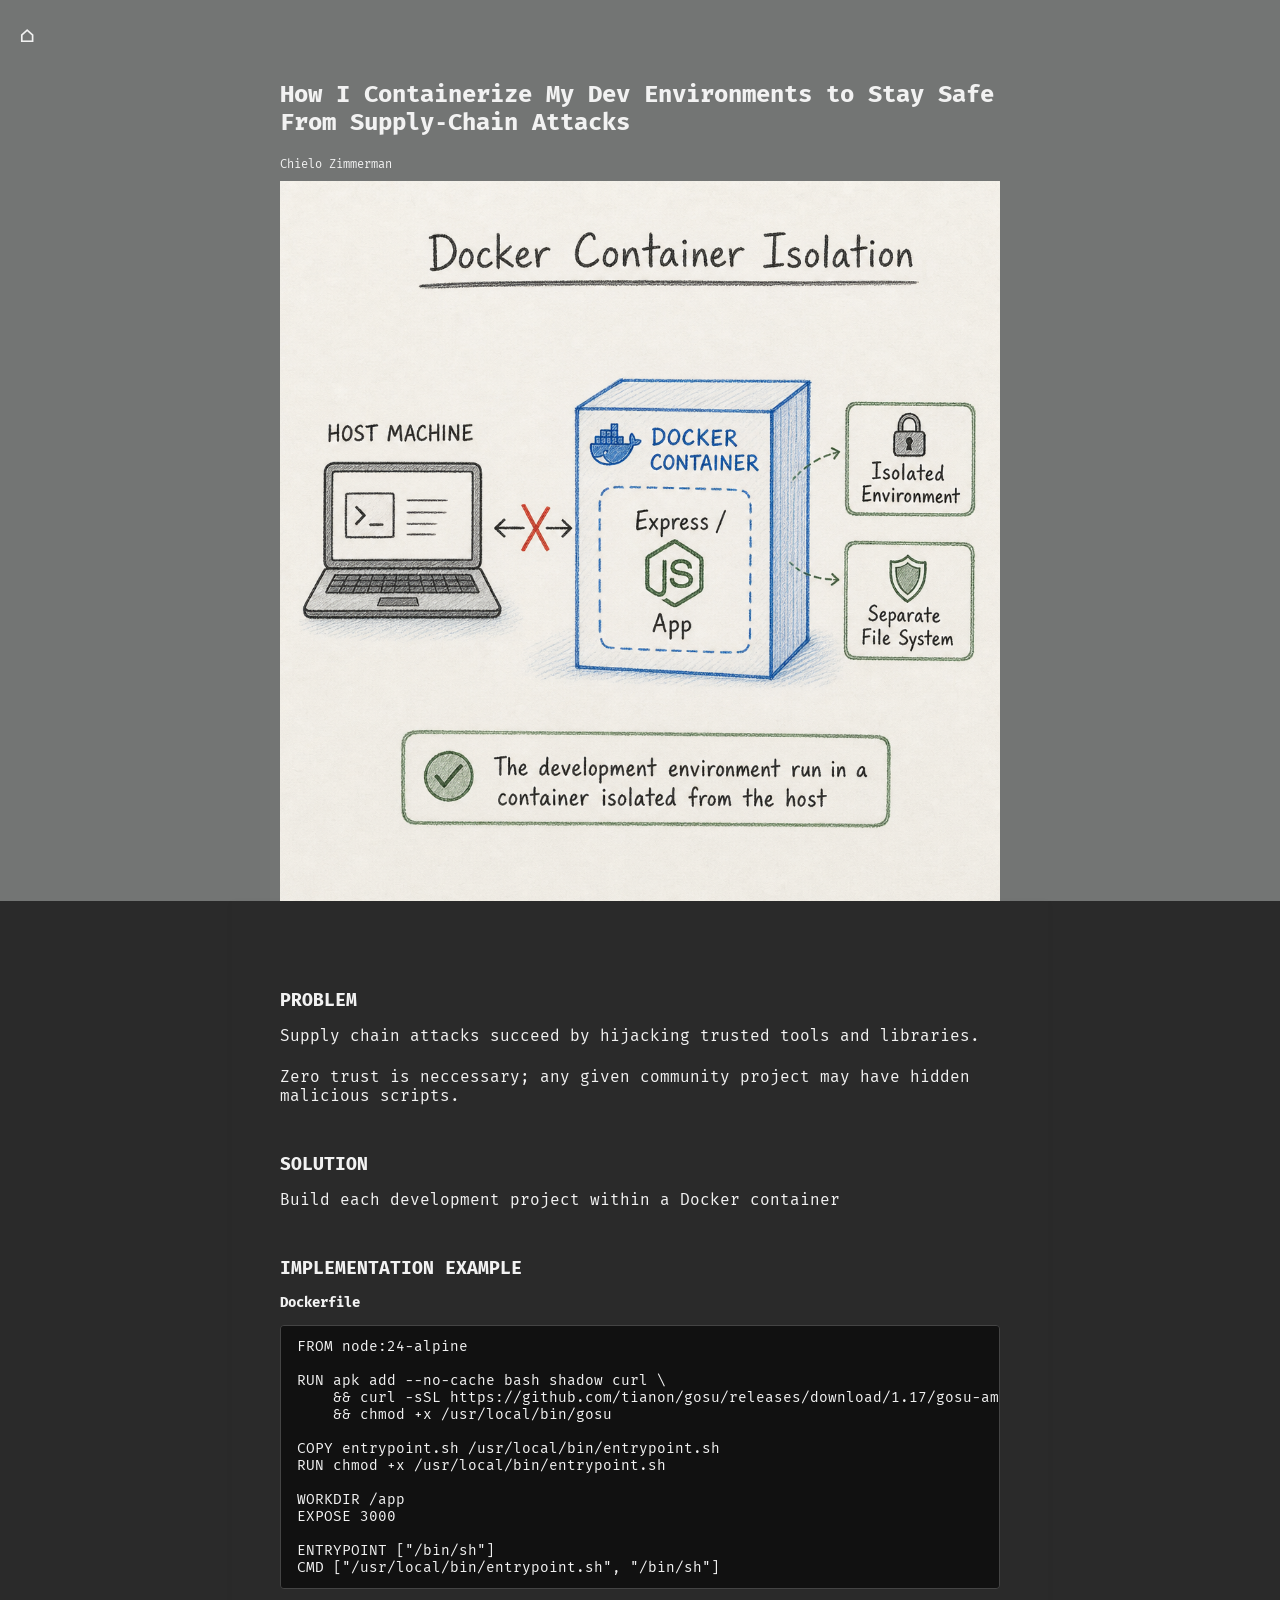
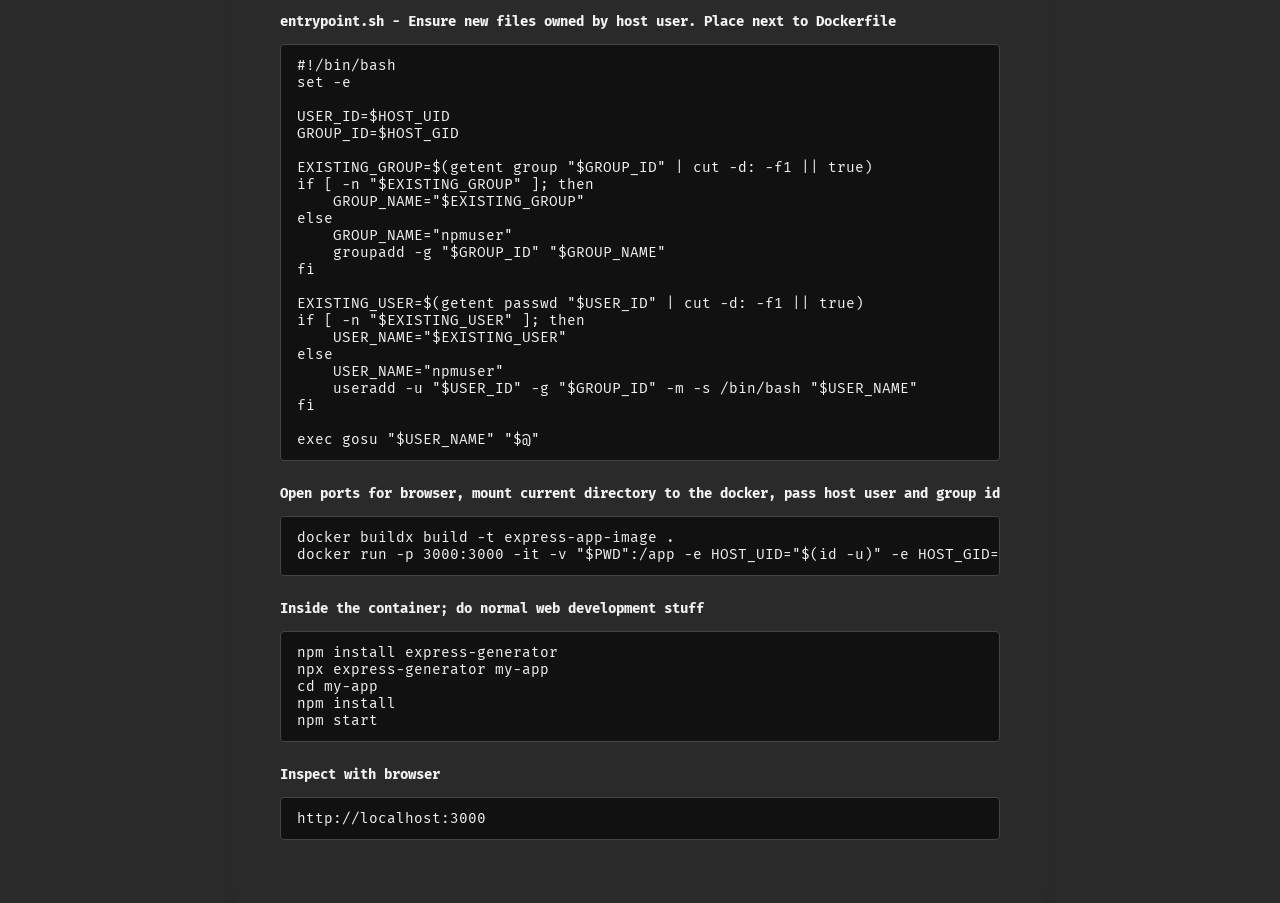
==== projects/express-docker-build.html @ fef1bdd2 "updates containerization blog article" ====
<!DOCTYPE html>
<html lang="en">
<head>
  <meta charset="UTF-8" />
  <meta name="viewport" content="width=device-width, initial-scale=1.0" />
  <title>Building a Secure Express App Inside a Docker Container</title>
  <link rel="stylesheet" href="../styles.css" />
  <link href="https://fonts.googleapis.com/css2?family=Fira+Mono&display=swap" rel="stylesheet">
</head>

<body>
 <div>
   <a href="/" class="home-icon">&#8962;</a>
   <section class="article-header post-dockerized-node">
      <div class="post-header-content-wrapper">
        <h1 class="post-title">How I Containerize My Dev Environments to Stay Safe From Supply‑Chain Attacks</h1>
        <div class="post-meta">
          <span class="post-author">Chielo Zimmerman</span>
          <!-- <span class="post-divider">•</span>
          <time datetime="" class="post-date"></time> -->
        </div>
        <img src="images/dockerized_env.png" alt="Secure Express app running inside a Docker container" class="responsive-img">
      </div>
    </section>

  <div class="page">
    <section>
      <h2>PROBLEM</h2>
      <p>Supply chain attacks succeed by hijacking trusted tools and libraries. </p>
      <p>Zero trust is neccessary; any given community project may have hidden malicious scripts.</p>
    </section>

    <section>
      <h2>SOLUTION</h2>
      <p>Build each development project within a Docker container</p>
    </section>

    <section>
      <h2>IMPLEMENTATION EXAMPLE</h2>

      <h3>Dockerfile</h3>
      <pre><code>FROM node:24-alpine

RUN apk add --no-cache bash shadow curl \
    && curl -sSL https://github.com/tianon/gosu/releases/download/1.17/gosu-amd64 -o /usr/local/bin/gosu \
    && chmod +x /usr/local/bin/gosu

COPY entrypoint.sh /usr/local/bin/entrypoint.sh
RUN chmod +x /usr/local/bin/entrypoint.sh

WORKDIR /app
EXPOSE 3000

ENTRYPOINT ["/bin/sh"]
CMD ["/usr/local/bin/entrypoint.sh", "/bin/sh"]</code></pre>

      <h3>entrypoint.sh - Ensure new files owned by host user. Place next to Dockerfile</h3>
      <pre><code>#!/bin/bash
set -e

USER_ID=$HOST_UID
GROUP_ID=$HOST_GID

EXISTING_GROUP=$(getent group "$GROUP_ID" | cut -d: -f1 || true)
if [ -n "$EXISTING_GROUP" ]; then
    GROUP_NAME="$EXISTING_GROUP"
else
    GROUP_NAME="npmuser"
    groupadd -g "$GROUP_ID" "$GROUP_NAME"
fi

EXISTING_USER=$(getent passwd "$USER_ID" | cut -d: -f1 || true)
if [ -n "$EXISTING_USER" ]; then
    USER_NAME="$EXISTING_USER"
else
    USER_NAME="npmuser"
    useradd -u "$USER_ID" -g "$GROUP_ID" -m -s /bin/bash "$USER_NAME"
fi

exec gosu "$USER_NAME" "$@"</code></pre>

      <h3>Open ports for browser, mount current directory to the docker, pass host user and group id </h3>
      <pre><code>docker buildx build -t express-app-image .
docker run -p 3000:3000 -it -v "$PWD":/app -e HOST_UID="$(id -u)" -e HOST_GID="$(id -g)" express-app-image</code></pre>

      <h3>Inside the container; do normal web development stuff</h3>
      <pre><code>npm install express-generator
npx express-generator my-app
cd my-app
npm install
npm start</code></pre>

      <h3>Inspect with browser</h3>
      <pre><code>http://localhost:3000</code></pre>
    </section>

  </div>
</body>
</html>
---- styles.css ----
@import url('css/index.css');
@import url('css/hero.css');
@import url('css/article.css');
@import url('css/footer.css');


body {
  margin: 0px;
  font-size: 0.75rem;
  font-family: "Fira Mono", monospace;
  background-color: #2a2a2a;
  color: #f2f2f2;
}

.responsive-img {
  margin-bottom: 1.5rem;
  width: 100%;
}


a {
  color: white;
}


/* ==========================================================================
   SPECIFIC ARTICLE TEMPLATE THEMES
   ========================================================================== */

.post-forte {
  color: #f2f2f2;
  background: #4255b1;
}

.post-dockerized-node {
  background-color: #737574;
  color: #f2f2f2;
}
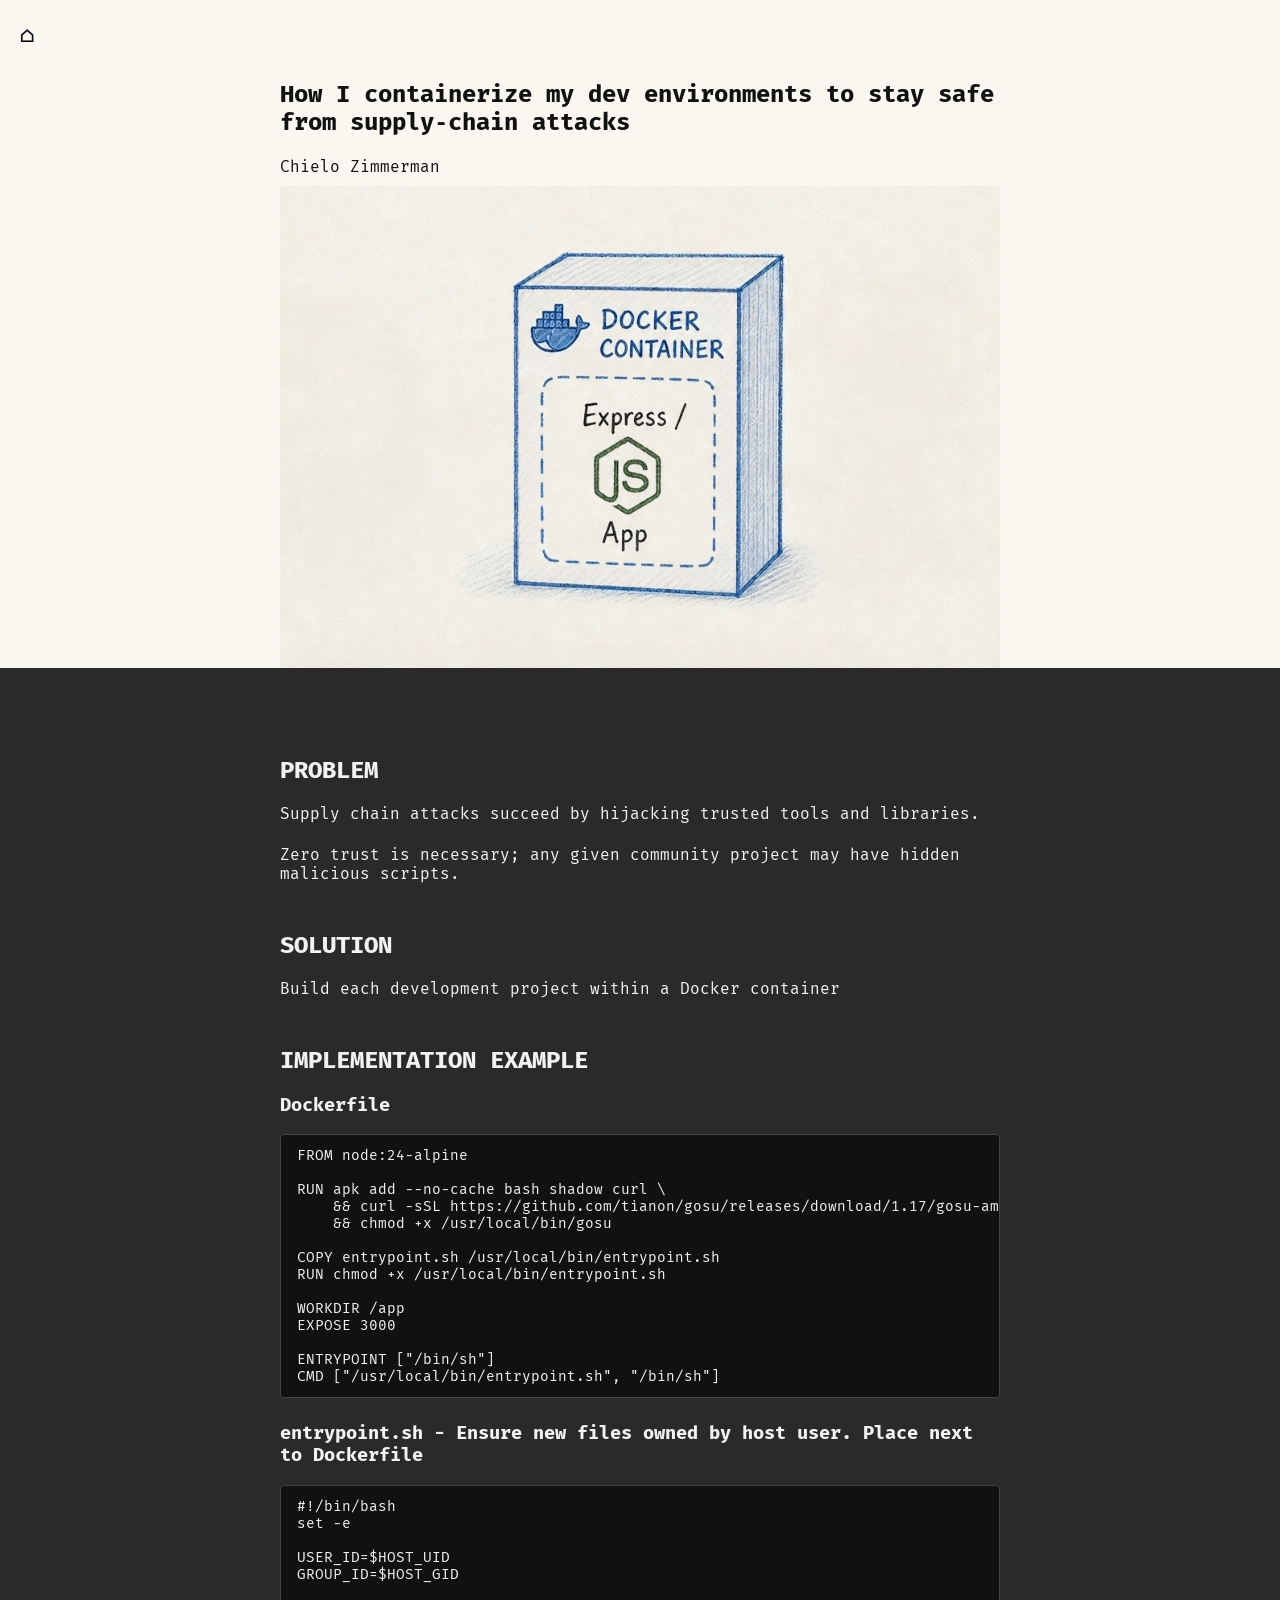
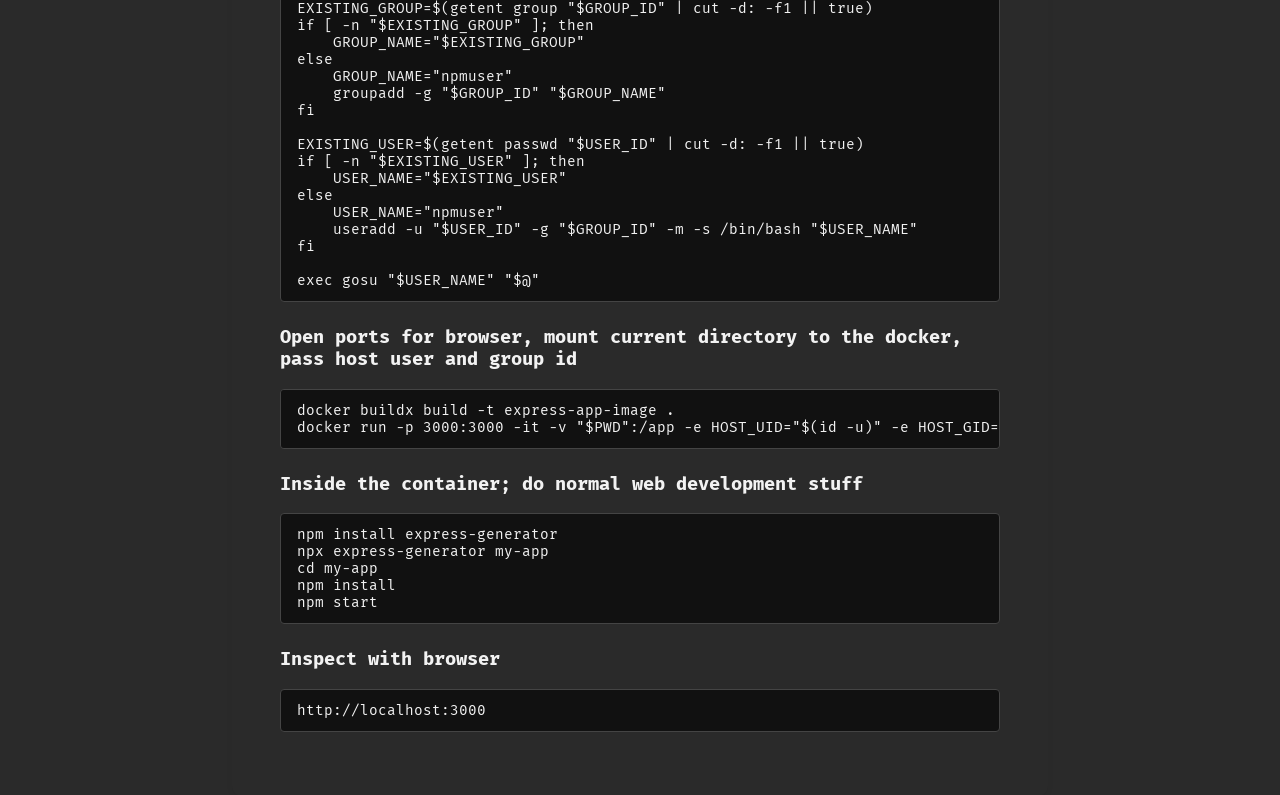
==== commit d9ef1477: "updates design and other details" ====
--- a/projects/express-docker-build.html
+++ b/projects/express-docker-build.html
@@ -1,11 +1,57 @@
 <!DOCTYPE html>
 <html lang="en">
 <head>
-  <meta charset="UTF-8" />
-  <meta name="viewport" content="width=device-width, initial-scale=1.0" />
-  <title>Building a Secure Express App Inside a Docker Container</title>
-  <link rel="stylesheet" href="../styles.css" />
+
+  <meta charset="UTF-8">
+  <meta name="viewport" content="width=device-width, initial-scale=1.0">
+
+  <title>How I set up a low‑fee invoice payment page that doesn’t make the customer sign into their bank.</title>
+
+  <meta name="description" content="Most service contractors see no sales uplift from accepting credit‑card payments. Exclusively accepting ACH payments through the payment processor Forte CSG can be configured to offer a checkout process which does not require the customer to sign into their bank account.">
+  <meta name="robots" content="index, follow">
+
+  <link rel="canonical" href="">
+  <link rel="icon" type="image/x-icon" href="/favicon.ico">
+  <link rel="stylesheet" href="../styles.css">
   <link href="https://fonts.googleapis.com/css2?family=Fira+Mono&display=swap" rel="stylesheet">
+
+  <meta property="og:title" content="How I set up a low‑fee invoice payment page that doesn’t make the customer sign into their bank.">
+  <meta property="og:description" content="Most service contractors see no sales uplift from accepting credit‑card payments. Exclusively accepting ACH payments through the payment processor Forte CSG can be configured to offer a checkout process which does not require the customer to sign into their bank account.">
+  <meta property="og:image" content="images/low-fee-checkout.png">
+  <meta property="og:url" content="">
+  <meta property="og:type" content="article">
+
+  <script type="application/ld+json">
+  {
+    "@context": "https://schema.org",
+    "@type": "TechArticle",
+    "headline": "How I set up a low‑fee invoice payment page that doesn’t make the customer sign into their bank.",
+    "description": "Most service contractors see no sales uplift from accepting credit‑card payments. Exclusively accepting ACH payments through the payment processor Forte CSG can be configured to offer a checkout process which does not require the customer to sign into their bank account.",
+    "image": [
+      "images/low-fee-checkout.png",
+      "images/payment-workflow-diagram.png"
+    ],
+    "thumbnailUrl": "images/low-fee-checkout.png",
+    "mainEntityOfPage": {
+      "@type": "WebPage",
+      "@id": ""
+    },
+    "author": {
+      "@type": "Person",
+      "name": "Chielo Zimmerman"
+    },
+    "publisher": {
+      "@type": "ProfessionalService",
+      "name": "ZimChi",
+      "url": "",
+      "serviceType": "Custom Software Development",
+      "description": "A technical studio providing custom software development and architectural consulting.",
+      "sameAs": [
+        "https://github.com/ZimChi"
+      ]
+    }
+  }
+  </script>
 </head>
 
 <body>
@@ -13,7 +59,7 @@
    <a href="/" class="home-icon">&#8962;</a>
    <section class="article-header post-dockerized-node">
       <div class="post-header-content-wrapper">
-        <h1 class="post-title">How I Containerize My Dev Environments to Stay Safe From Supply‑Chain Attacks</h1>
+        <h1 class="post-title">How I containerize my dev environments to stay safe from supply‑chain attacks</h1>
         <div class="post-meta">
           <span class="post-author">Chielo Zimmerman</span>
           <!-- <span class="post-divider">•</span>
@@ -27,7 +73,7 @@
     <section>
       <h2>PROBLEM</h2>
       <p>Supply chain attacks succeed by hijacking trusted tools and libraries. </p>
-      <p>Zero trust is neccessary; any given community project may have hidden malicious scripts.</p>
+      <p>Zero trust is necessary; any given community project may have hidden malicious scripts.</p>
     </section>
 
     <section>
@@ -39,7 +85,7 @@
       <h2>IMPLEMENTATION EXAMPLE</h2>
 
       <h3>Dockerfile</h3>
-      <pre><code>FROM node:24-alpine
+      <pre><code >FROM node:24-alpine
 
 RUN apk add --no-cache bash shadow curl \
     && curl -sSL https://github.com/tianon/gosu/releases/download/1.17/gosu-amd64 -o /usr/local/bin/gosu \
--- a/styles.css
+++ b/styles.css
@@ -1,3 +1,4 @@
+/* Verbatim Reversion for styles.css */
 @import url('css/index.css');
 @import url('css/hero.css');
 @import url('css/article.css');
@@ -6,7 +7,6 @@
 
 body {
   margin: 0px;
-  font-size: 0.75rem;
   font-family: "Fira Mono", monospace;
   background-color: #2a2a2a;
   color: #f2f2f2;
@@ -19,20 +19,60 @@
 
 
 a {
-  color: white;
+  color: inherit;
+}
+
+.post-dockerized-node {
+    background-color: #faf6f0;
+    color: #111111;
+}
+
+.post-forte {
+  background-color: #d9bfa3;
+  color: #111111;
+}
+
+.post-3 {
+  background-color: #e3005c;
+  color: #ffffff;
 }
 
 
 /* ==========================================================================
    SPECIFIC ARTICLE TEMPLATE THEMES
    ========================================================================== */
+   /*
+.post-7 {
+     background-color: #443933;
+     color: #f2f2f2;
+}
 
-.post-forte {
-  color: #f2f2f2;
-  background: #4255b1;
+.post-6 {
+     background-color: #f2f0ea;
+     color: #111111;
+}
+
+.post-5 {
+     background-color: #5a6157;
+     color: #ffffff;
+}
+
+.post-4 {
+     background-color: #593e2b;
+     color: #ffffff;
+}
+
+.post-3 {
+     background-color: #f2f0ea;
+     color: #111111;
 }
 
 .post-dockerized-node {
-  background-color: #737574;
-  color: #f2f2f2;
+  background-color: #4a463f;
+  color: #ffffff;
 }
+
+.post-forte {
+  background: #793427;
+  color: #ffffff;
+}  */
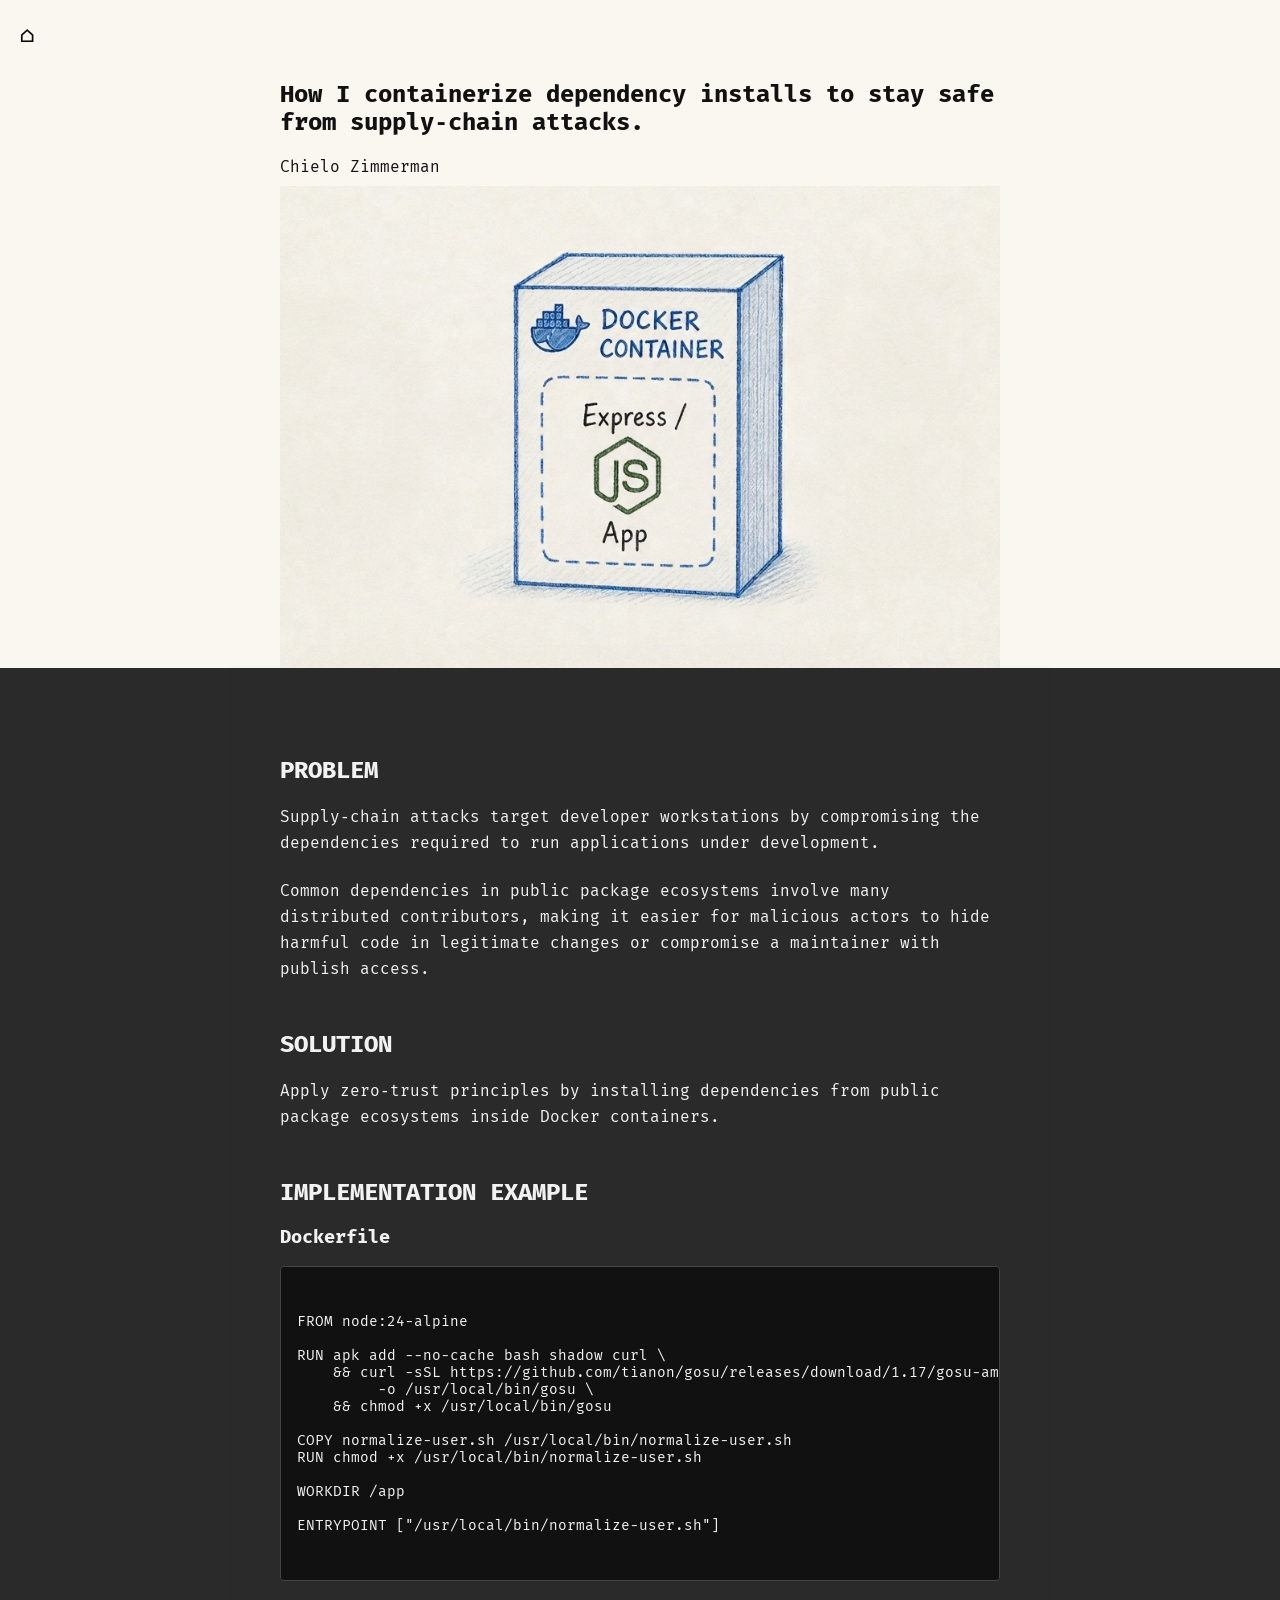
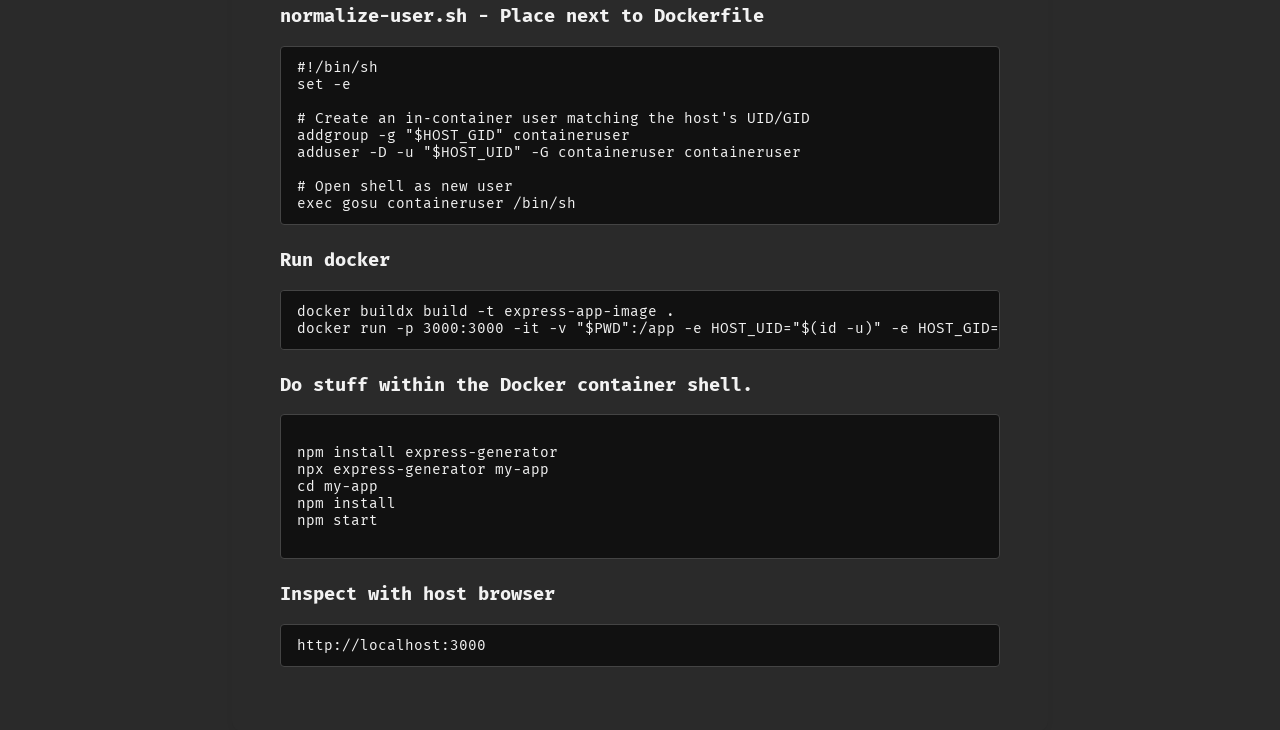
==== commit ab8008d2: "revises containerization blog post" ====
--- a/projects/express-docker-build.html
+++ b/projects/express-docker-build.html
@@ -5,9 +5,9 @@
   <meta charset="UTF-8">
   <meta name="viewport" content="width=device-width, initial-scale=1.0">
 
-  <title>How I set up a low‑fee invoice payment page that doesn’t make the customer sign into their bank.</title>
+  <title>How I containerize dependency installs to stay safe from supply‑chain attacks.</title>
 
-  <meta name="description" content="Most service contractors see no sales uplift from accepting credit‑card payments. Exclusively accepting ACH payments through the payment processor Forte CSG can be configured to offer a checkout process which does not require the customer to sign into their bank account.">
+  <meta name="description" content="Public package ecosystems execute untrusted code during dependency installation. By running dependency installs, application execution, and all developer‑console work inside Docker containers, I reduce my exposure to supply‑chain attacks.">
   <meta name="robots" content="index, follow">
 
   <link rel="canonical" href="">
@@ -15,9 +15,9 @@
   <link rel="stylesheet" href="../styles.css">
   <link href="https://fonts.googleapis.com/css2?family=Fira+Mono&display=swap" rel="stylesheet">
 
-  <meta property="og:title" content="How I set up a low‑fee invoice payment page that doesn’t make the customer sign into their bank.">
-  <meta property="og:description" content="Most service contractors see no sales uplift from accepting credit‑card payments. Exclusively accepting ACH payments through the payment processor Forte CSG can be configured to offer a checkout process which does not require the customer to sign into their bank account.">
-  <meta property="og:image" content="images/low-fee-checkout.png">
+  <meta property="og:title" content="How I containerize dependency installs to stay safe from supply‑chain attacks.">
+  <meta property="og:description" content="Public package ecosystems execute untrusted code during dependency installation. By running dependency installs, application execution, and all developer‑console work inside Docker containers, I reduce my exposure to supply‑chain attacks.">
+  <meta property="og:image" content="images/containerized-dev-workflow.png">
   <meta property="og:url" content="">
   <meta property="og:type" content="article">
 
@@ -25,13 +25,13 @@
   {
     "@context": "https://schema.org",
     "@type": "TechArticle",
-    "headline": "How I set up a low‑fee invoice payment page that doesn’t make the customer sign into their bank.",
-    "description": "Most service contractors see no sales uplift from accepting credit‑card payments. Exclusively accepting ACH payments through the payment processor Forte CSG can be configured to offer a checkout process which does not require the customer to sign into their bank account.",
+    "headline": "How I containerize dependency installs to stay safe from supply‑chain attacks.",
+    "description": "Public package ecosystems execute untrusted code during dependency installation. By running dependency installs, application execution, and all developer‑console work inside Docker containers, I reduce my exposure to supply‑chain attacks.",
     "image": [
-      "images/low-fee-checkout.png",
-      "images/payment-workflow-diagram.png"
+      "images/containerized-dev-workflow.png",
+      "images/dependency-install-boundary.png"
     ],
-    "thumbnailUrl": "images/low-fee-checkout.png",
+    "thumbnailUrl": "images/containerized-dev-workflow.png",
     "mainEntityOfPage": {
       "@type": "WebPage",
       "@id": ""
@@ -59,11 +59,9 @@
    <a href="/" class="home-icon">&#8962;</a>
    <section class="article-header post-dockerized-node">
       <div class="post-header-content-wrapper">
-        <h1 class="post-title">How I containerize my dev environments to stay safe from supply‑chain attacks</h1>
+        <h1 class="post-title">How I containerize dependency installs to stay safe from supply‑chain attacks.</h1>
         <div class="post-meta">
           <span class="post-author">Chielo Zimmerman</span>
-          <!-- <span class="post-divider">•</span>
-          <time datetime="" class="post-date"></time> -->
         </div>
         <img src="images/dockerized_env.png" alt="Secure Express app running inside a Docker container" class="responsive-img">
       </div>
@@ -72,71 +70,72 @@
   <div class="page">
     <section>
       <h2>PROBLEM</h2>
-      <p>Supply chain attacks succeed by hijacking trusted tools and libraries. </p>
-      <p>Zero trust is necessary; any given community project may have hidden malicious scripts.</p>
+      <p>
+        Supply‑chain attacks target developer workstations by compromising the dependencies required to run applications under development.
+        <p>
+        Common dependencies in public package ecosystems involve many distributed contributors, making it easier for malicious actors to hide harmful code in legitimate changes or compromise a maintainer with publish access.
+        </p>
+
     </section>
 
     <section>
       <h2>SOLUTION</h2>
-      <p>Build each development project within a Docker container</p>
+      <p>
+        Apply zero‑trust principles by installing dependencies from public package ecosystems inside Docker containers.
+      </p>
+      <p>
+      </p>
+
     </section>
 
     <section>
       <h2>IMPLEMENTATION EXAMPLE</h2>
+      <h3>Dockerfile</h3>
+      <pre><code>
 
-      <h3>Dockerfile</h3>
-      <pre><code >FROM node:24-alpine
+FROM node:24-alpine
 
 RUN apk add --no-cache bash shadow curl \
-    && curl -sSL https://github.com/tianon/gosu/releases/download/1.17/gosu-amd64 -o /usr/local/bin/gosu \
+    && curl -sSL https://github.com/tianon/gosu/releases/download/1.17/gosu-amd64 \
+         -o /usr/local/bin/gosu \
     && chmod +x /usr/local/bin/gosu
 
-COPY entrypoint.sh /usr/local/bin/entrypoint.sh
-RUN chmod +x /usr/local/bin/entrypoint.sh
+COPY normalize-user.sh /usr/local/bin/normalize-user.sh
+RUN chmod +x /usr/local/bin/normalize-user.sh
 
 WORKDIR /app
-EXPOSE 3000
 
-ENTRYPOINT ["/bin/sh"]
-CMD ["/usr/local/bin/entrypoint.sh", "/bin/sh"]</code></pre>
+ENTRYPOINT ["/usr/local/bin/normalize-user.sh"]
 
-      <h3>entrypoint.sh - Ensure new files owned by host user. Place next to Dockerfile</h3>
-      <pre><code>#!/bin/bash
+      </code></pre>
+
+      <h3> normalize-user.sh - Place next to Dockerfile</h3>
+      <pre><code>#!/bin/sh
 set -e
 
-USER_ID=$HOST_UID
-GROUP_ID=$HOST_GID
+# Create an in‑container user matching the host's UID/GID
+addgroup -g "$HOST_GID" containeruser
+adduser -D -u "$HOST_UID" -G containeruser containeruser
 
-EXISTING_GROUP=$(getent group "$GROUP_ID" | cut -d: -f1 || true)
-if [ -n "$EXISTING_GROUP" ]; then
-    GROUP_NAME="$EXISTING_GROUP"
-else
-    GROUP_NAME="npmuser"
-    groupadd -g "$GROUP_ID" "$GROUP_NAME"
-fi
+# Open shell as new user
+exec gosu containeruser /bin/sh
+</code></pre>
 
-EXISTING_USER=$(getent passwd "$USER_ID" | cut -d: -f1 || true)
-if [ -n "$EXISTING_USER" ]; then
-    USER_NAME="$EXISTING_USER"
-else
-    USER_NAME="npmuser"
-    useradd -u "$USER_ID" -g "$GROUP_ID" -m -s /bin/bash "$USER_NAME"
-fi
-
-exec gosu "$USER_NAME" "$@"</code></pre>
-
-      <h3>Open ports for browser, mount current directory to the docker, pass host user and group id </h3>
+      <h3>Run docker</h3>
       <pre><code>docker buildx build -t express-app-image .
 docker run -p 3000:3000 -it -v "$PWD":/app -e HOST_UID="$(id -u)" -e HOST_GID="$(id -g)" express-app-image</code></pre>
 
-      <h3>Inside the container; do normal web development stuff</h3>
-      <pre><code>npm install express-generator
+      <h3>Do stuff within the Docker container shell.</h3>
+      <pre><code>
+npm install express-generator
 npx express-generator my-app
 cd my-app
 npm install
-npm start</code></pre>
+npm start
 
-      <h3>Inspect with browser</h3>
+</code></pre>
+
+      <h3>Inspect with host browser</h3>
       <pre><code>http://localhost:3000</code></pre>
     </section>
 
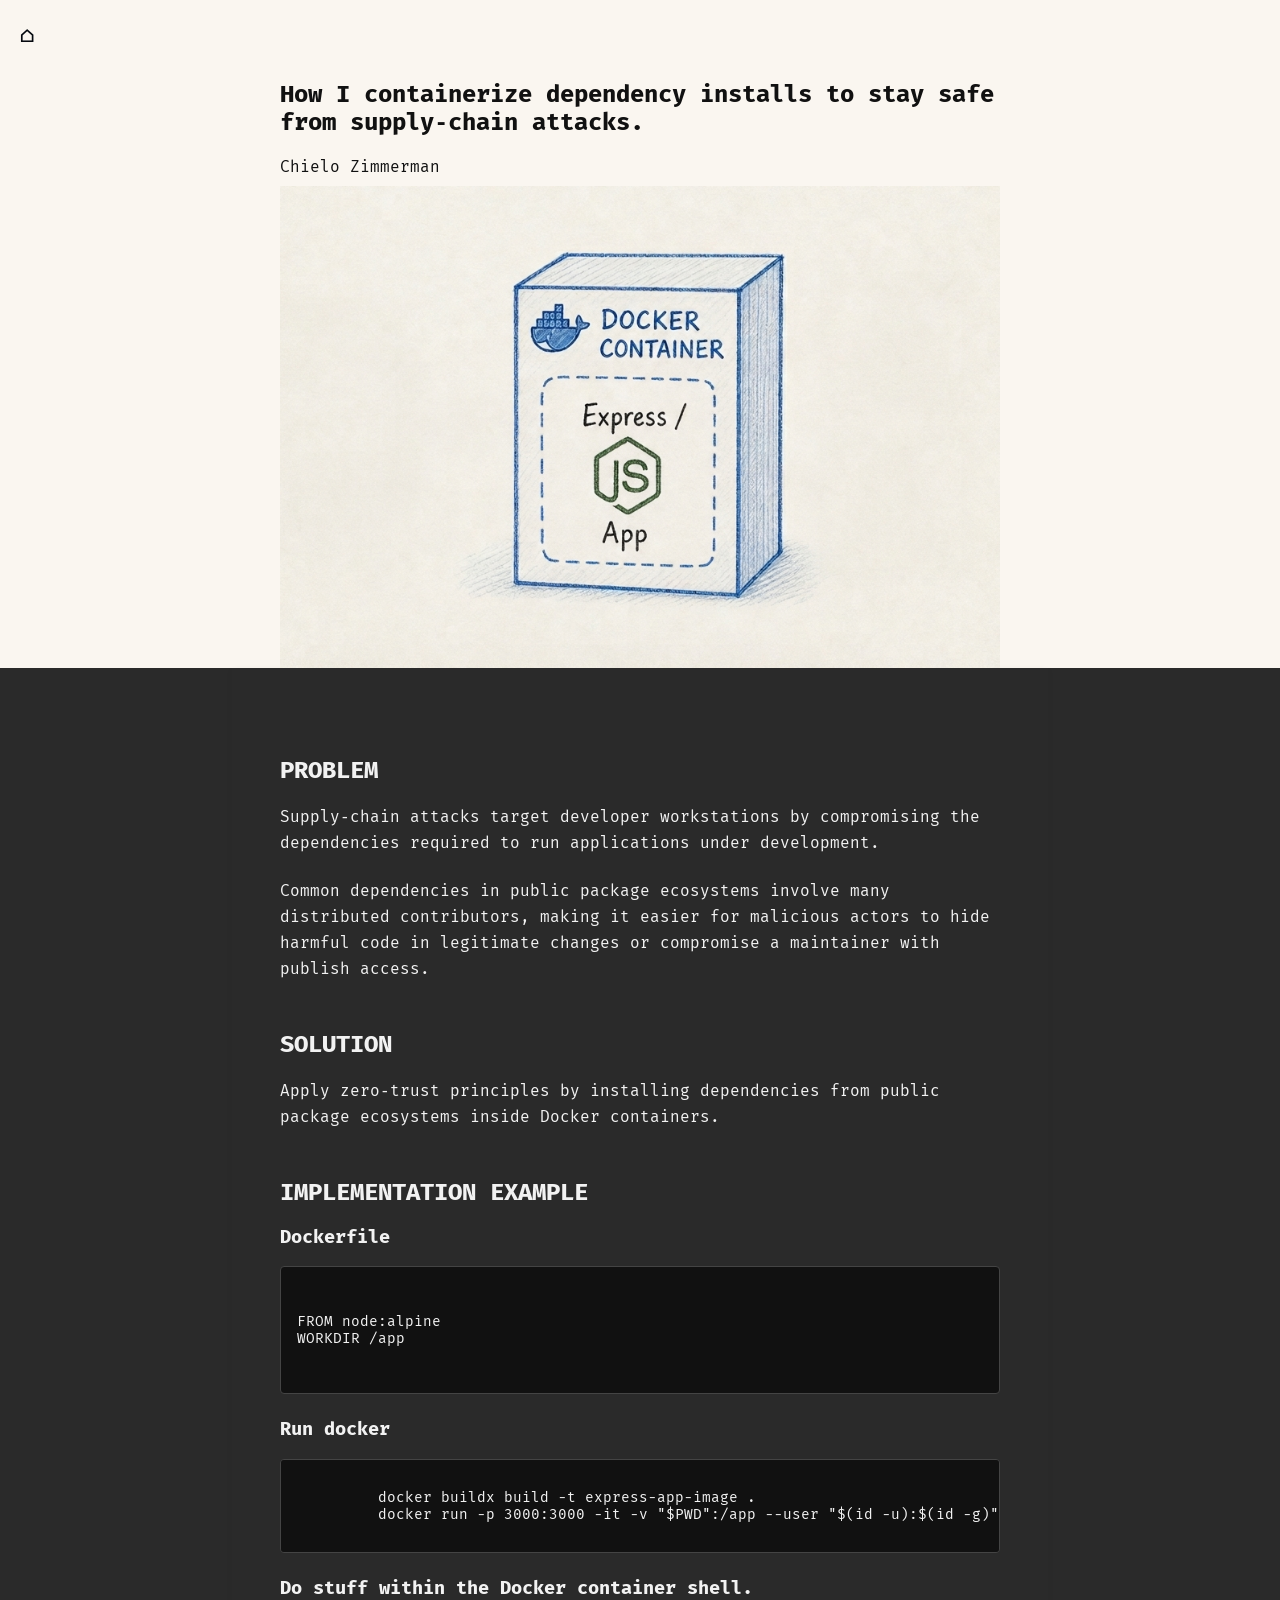
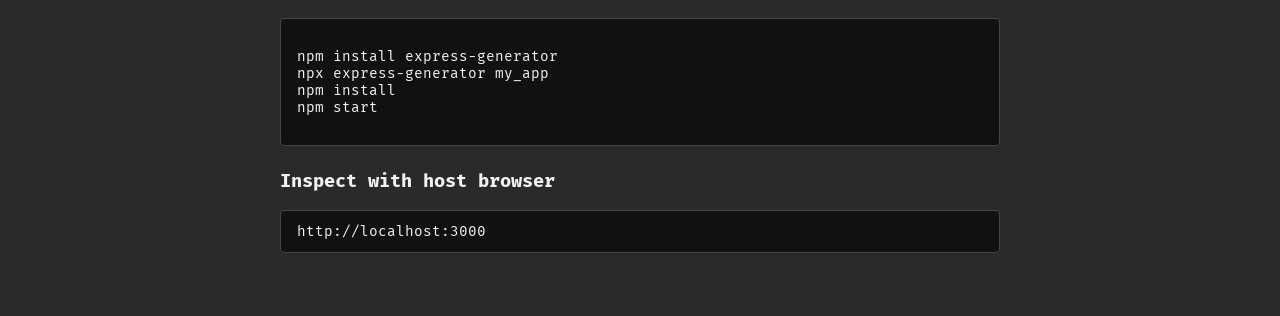
==== commit 77ca56a2: "simplifies dockerized node post" ====
--- a/projects/express-docker-build.html
+++ b/projects/express-docker-build.html
@@ -93,43 +93,21 @@
       <h3>Dockerfile</h3>
       <pre><code>
 
-FROM node:24-alpine
-
-RUN apk add --no-cache bash shadow curl \
-    && curl -sSL https://github.com/tianon/gosu/releases/download/1.17/gosu-amd64 \
-         -o /usr/local/bin/gosu \
-    && chmod +x /usr/local/bin/gosu
-
-COPY normalize-user.sh /usr/local/bin/normalize-user.sh
-RUN chmod +x /usr/local/bin/normalize-user.sh
-
+FROM node:alpine
 WORKDIR /app
-
-ENTRYPOINT ["/usr/local/bin/normalize-user.sh"]
 
       </code></pre>
 
-      <h3> normalize-user.sh - Place next to Dockerfile</h3>
-      <pre><code>#!/bin/sh
-set -e
-
-# Create an in‑container user matching the host's UID/GID
-addgroup -g "$HOST_GID" containeruser
-adduser -D -u "$HOST_UID" -G containeruser containeruser
-
-# Open shell as new user
-exec gosu containeruser /bin/sh
-</code></pre>
-
       <h3>Run docker</h3>
-      <pre><code>docker buildx build -t express-app-image .
-docker run -p 3000:3000 -it -v "$PWD":/app -e HOST_UID="$(id -u)" -e HOST_GID="$(id -g)" express-app-image</code></pre>
+      <pre><code>
+         docker buildx build -t express-app-image .
+         docker run -p 3000:3000 -it -v "$PWD":/app --user "$(id -u):$(id -g)" express-app-image /bin/sh
+      </code></pre>
 
       <h3>Do stuff within the Docker container shell.</h3>
       <pre><code>
 npm install express-generator
-npx express-generator my-app
-cd my-app
+npx express-generator my_app
 npm install
 npm start
 
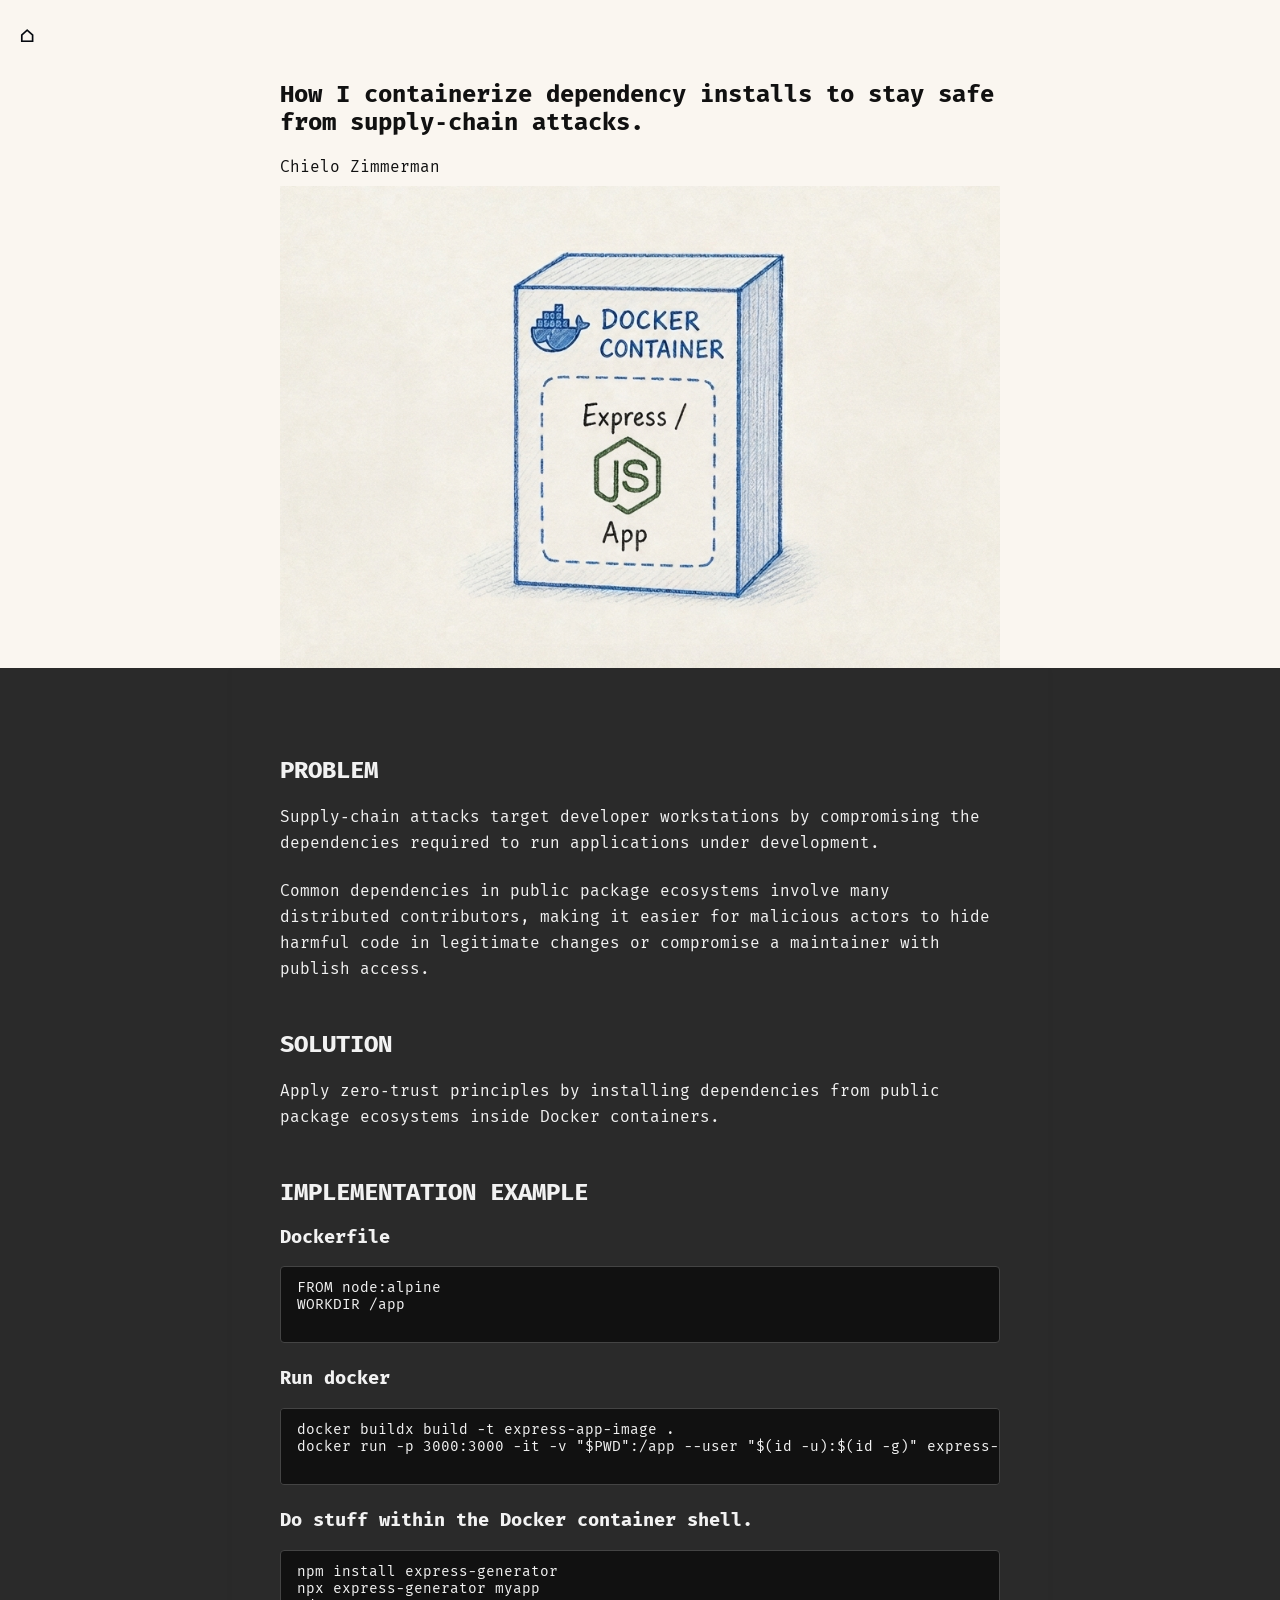
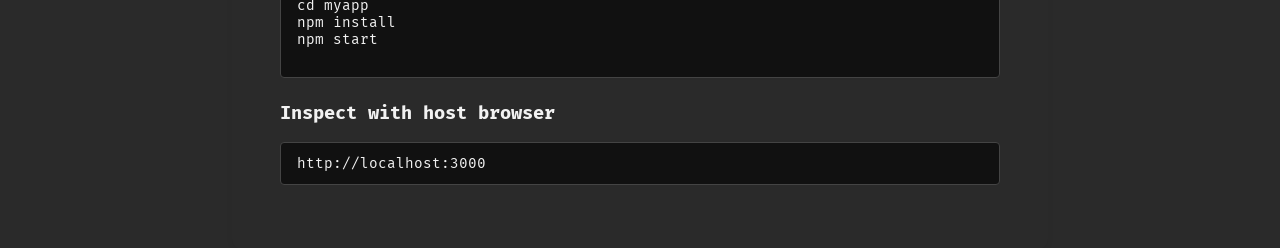
==== commit 509b4cf3: "adjusts formatting of dockerized node post" ====
--- a/projects/express-docker-build.html
+++ b/projects/express-docker-build.html
@@ -91,23 +91,19 @@
     <section>
       <h2>IMPLEMENTATION EXAMPLE</h2>
       <h3>Dockerfile</h3>
-      <pre><code>
-
-FROM node:alpine
+      <pre><code>FROM node:alpine
 WORKDIR /app
-
       </code></pre>
 
       <h3>Run docker</h3>
-      <pre><code>
-         docker buildx build -t express-app-image .
-         docker run -p 3000:3000 -it -v "$PWD":/app --user "$(id -u):$(id -g)" express-app-image /bin/sh
+      <pre><code>docker buildx build -t express-app-image .
+docker run -p 3000:3000 -it -v "$PWD":/app --user "$(id -u):$(id -g)" express-app-image /bin/sh
       </code></pre>
 
       <h3>Do stuff within the Docker container shell.</h3>
-      <pre><code>
-npm install express-generator
-npx express-generator my_app
+      <pre><code>npm install express-generator
+npx express-generator myapp
+cd myapp
 npm install
 npm start
 
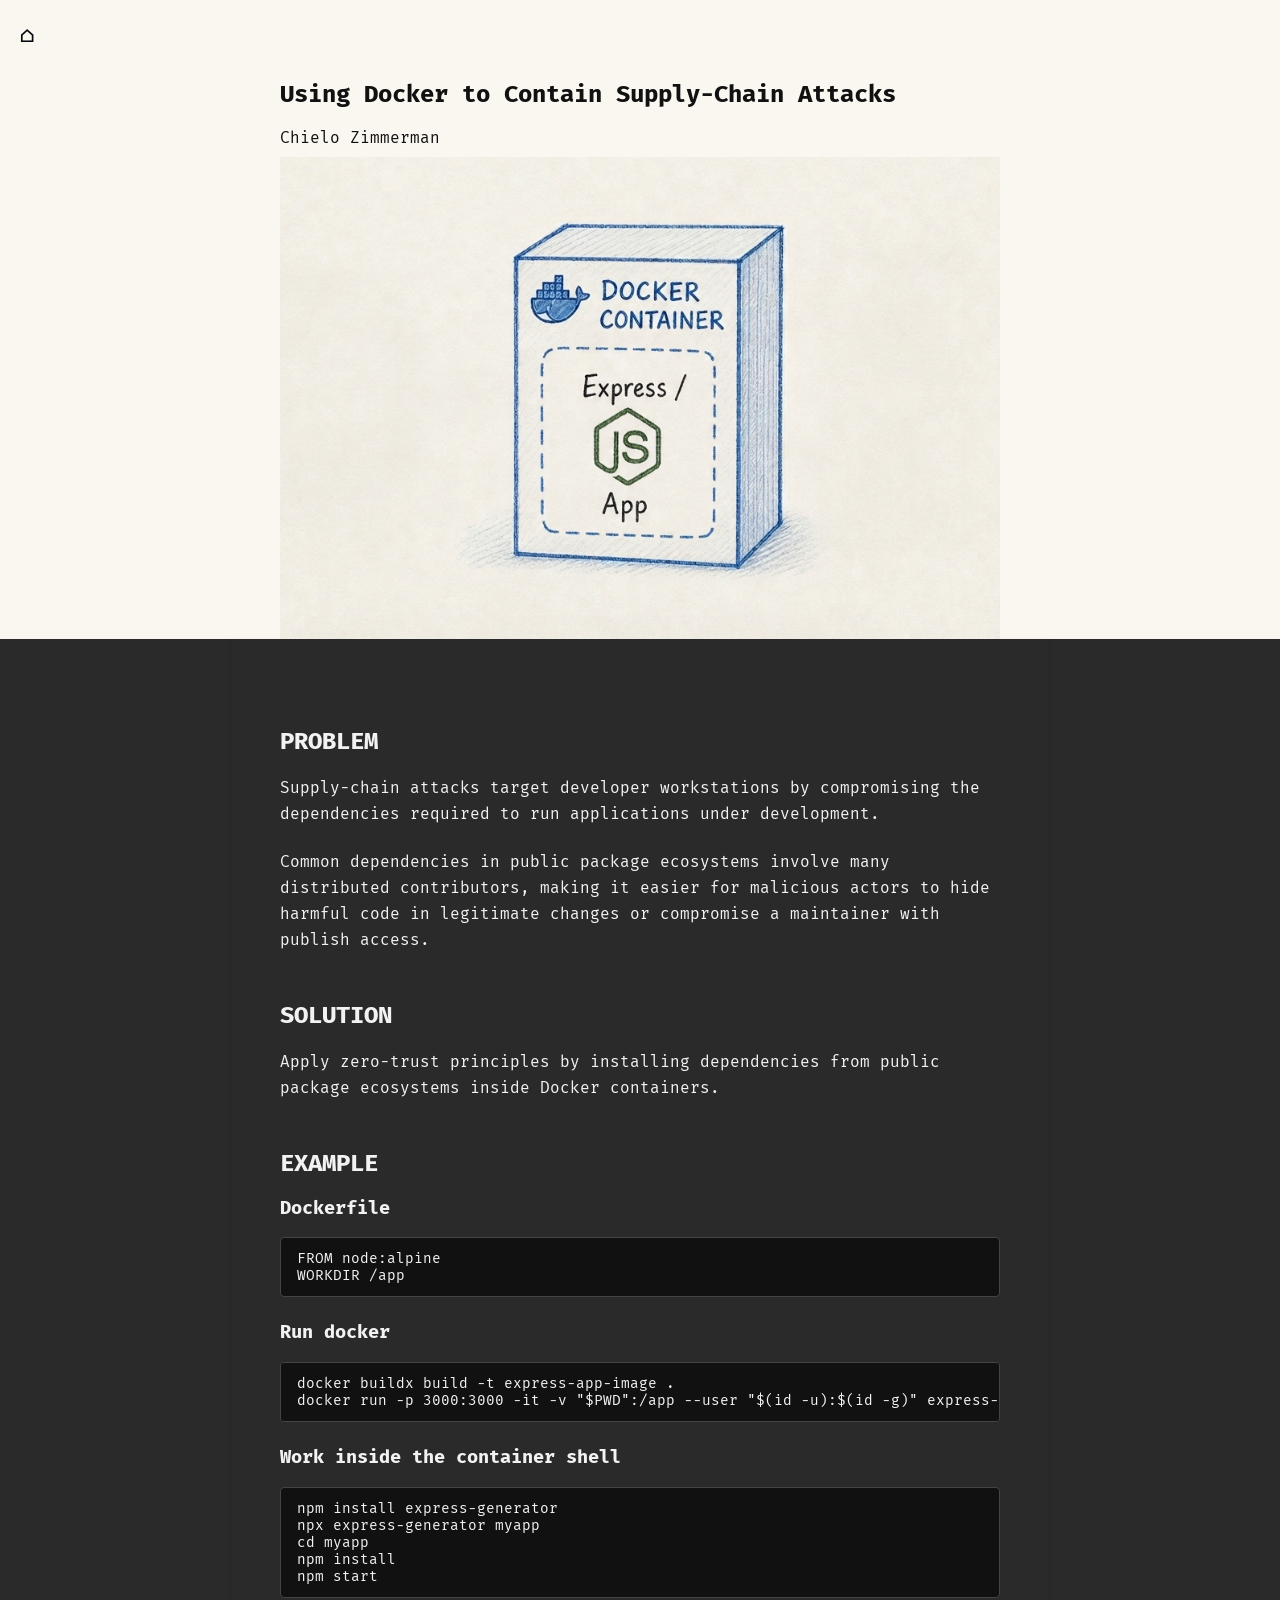
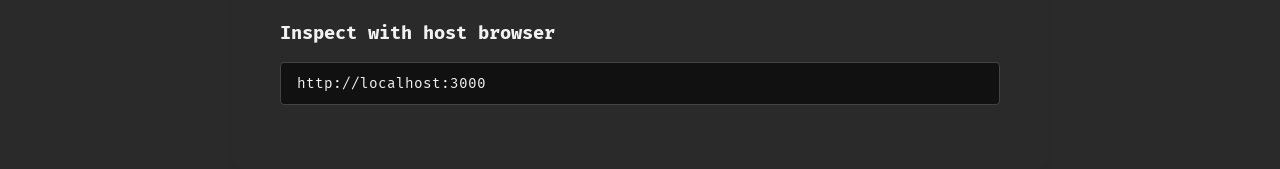
==== commit 88d5fae3: "add proxy protects api keys post, update styles and existing posts" ====
--- a/projects/express-docker-build.html
+++ b/projects/express-docker-build.html
@@ -5,36 +5,51 @@
   <meta charset="UTF-8">
   <meta name="viewport" content="width=device-width, initial-scale=1.0">
 
-  <title>How I containerize dependency installs to stay safe from supply‑chain attacks.</title>
+  <title>Using Docker to Contain Supply-Chain Attacks</title>
 
-  <meta name="description" content="Public package ecosystems execute untrusted code during dependency installation. By running dependency installs, application execution, and all developer‑console work inside Docker containers, I reduce my exposure to supply‑chain attacks.">
+  <meta name="description" content="Public package ecosystems execute untrusted code during dependency installation. Running installs, application execution, and all developer-console work inside Docker containers limits the damage from a compromised package.">
+  <meta name="author" content="Chielo Zimmerman">
   <meta name="robots" content="index, follow">
 
-  <link rel="canonical" href="">
+  <link rel="canonical" href="https://zimchi.github.io/projects/express-docker-build.html">
   <link rel="icon" type="image/x-icon" href="/favicon.ico">
   <link rel="stylesheet" href="../styles.css">
+  <link rel="preconnect" href="https://fonts.googleapis.com">
+  <link rel="preconnect" href="https://fonts.gstatic.com" crossorigin>
   <link href="https://fonts.googleapis.com/css2?family=Fira+Mono&display=swap" rel="stylesheet">
 
-  <meta property="og:title" content="How I containerize dependency installs to stay safe from supply‑chain attacks.">
-  <meta property="og:description" content="Public package ecosystems execute untrusted code during dependency installation. By running dependency installs, application execution, and all developer‑console work inside Docker containers, I reduce my exposure to supply‑chain attacks.">
-  <meta property="og:image" content="images/containerized-dev-workflow.png">
-  <meta property="og:url" content="">
+  <meta property="og:title" content="Using Docker to Contain Supply-Chain Attacks">
+  <meta property="og:description" content="Public package ecosystems execute untrusted code during dependency installation. Running installs, application execution, and all developer-console work inside Docker containers limits the damage from a compromised package.">
+  <meta property="og:image" content="https://zimchi.github.io/projects/images/dockerized_env.png">
+  <meta property="og:image:alt" content="Secure Express app running inside a Docker container">
+  <meta property="og:url" content="https://zimchi.github.io/projects/express-docker-build.html">
   <meta property="og:type" content="article">
+  <meta property="og:site_name" content="ZimChi">
+  <meta property="og:locale" content="en_US">
+  <meta property="article:author" content="Chielo Zimmerman">
+  <meta property="article:published_time" content="2026-10-05">
+
+  <meta name="twitter:card" content="summary_large_image">
+  <meta name="twitter:title" content="Using Docker to Contain Supply-Chain Attacks">
+  <meta name="twitter:description" content="Public package ecosystems execute untrusted code during dependency installation. Running installs, application execution, and all developer-console work inside Docker containers limits the damage from a compromised package.">
+  <meta name="twitter:image" content="https://zimchi.github.io/projects/images/dockerized_env.png">
 
   <script type="application/ld+json">
   {
     "@context": "https://schema.org",
     "@type": "TechArticle",
-    "headline": "How I containerize dependency installs to stay safe from supply‑chain attacks.",
-    "description": "Public package ecosystems execute untrusted code during dependency installation. By running dependency installs, application execution, and all developer‑console work inside Docker containers, I reduce my exposure to supply‑chain attacks.",
+    "headline": "Using Docker to Contain Supply-Chain Attacks",
+    "description": "Public package ecosystems execute untrusted code during dependency installation. Running installs, application execution, and all developer-console work inside Docker containers limits the damage from a compromised package.",
     "image": [
-      "images/containerized-dev-workflow.png",
-      "images/dependency-install-boundary.png"
+      "https://zimchi.github.io/projects/images/dockerized_env.png"
     ],
-    "thumbnailUrl": "images/containerized-dev-workflow.png",
+    "thumbnailUrl": "https://zimchi.github.io/projects/images/dockerized_env.png",
+    "datePublished": "2026-10-05",
+    "dateModified": "2026-10-05",
+    "inLanguage": "en",
     "mainEntityOfPage": {
       "@type": "WebPage",
-      "@id": ""
+      "@id": "https://zimchi.github.io/projects/express-docker-build.html"
     },
     "author": {
       "@type": "Person",
@@ -43,7 +58,7 @@
     "publisher": {
       "@type": "ProfessionalService",
       "name": "ZimChi",
-      "url": "",
+      "url": "https://zimchi.github.io/",
       "serviceType": "Custom Software Development",
       "description": "A technical studio providing custom software development and architectural consulting.",
       "sameAs": [
@@ -55,11 +70,11 @@
 </head>
 
 <body>
- <div>
-   <a href="/" class="home-icon">&#8962;</a>
-   <section class="article-header post-dockerized-node">
+  <div>
+    <a href="/" class="home-icon" aria-label="Home">&#8962;</a>
+    <section class="article-header post-dockerized-node">
       <div class="post-header-content-wrapper">
-        <h1 class="post-title">How I containerize dependency installs to stay safe from supply‑chain attacks.</h1>
+        <h1 class="post-title">Using Docker to Contain Supply-Chain Attacks</h1>
         <div class="post-meta">
           <span class="post-author">Chielo Zimmerman</span>
         </div>
@@ -67,52 +82,47 @@
       </div>
     </section>
 
-  <div class="page">
-    <section>
-      <h2>PROBLEM</h2>
-      <p>
-        Supply‑chain attacks target developer workstations by compromising the dependencies required to run applications under development.
+    <div class="page">
+      <section>
+        <h2>PROBLEM</h2>
         <p>
-        Common dependencies in public package ecosystems involve many distributed contributors, making it easier for malicious actors to hide harmful code in legitimate changes or compromise a maintainer with publish access.
+          Supply-chain attacks target developer workstations by compromising the dependencies required to run applications under development.
         </p>
+        <p>
+          Common dependencies in public package ecosystems involve many distributed contributors, making it easier for malicious actors to hide harmful code in legitimate changes or compromise a maintainer with publish access.
+        </p>
+      </section>
 
-    </section>
+      <section>
+        <h2>SOLUTION</h2>
+        <p>
+          Apply zero-trust principles by installing dependencies from public package ecosystems inside Docker containers.
+        </p>
+      </section>
 
-    <section>
-      <h2>SOLUTION</h2>
-      <p>
-        Apply zero‑trust principles by installing dependencies from public package ecosystems inside Docker containers.
-      </p>
-      <p>
-      </p>
+      <section>
+        <h2>EXAMPLE</h2>
 
-    </section>
+        <h3>Dockerfile</h3>
+        <pre><code>FROM node:alpine
+WORKDIR /app</code></pre>
 
-    <section>
-      <h2>IMPLEMENTATION EXAMPLE</h2>
-      <h3>Dockerfile</h3>
-      <pre><code>FROM node:alpine
-WORKDIR /app
-      </code></pre>
+        <h3>Run docker</h3>
+        <pre><code>docker buildx build -t express-app-image .
+docker run -p 3000:3000 -it -v "$PWD":/app --user "$(id -u):$(id -g)" express-app-image /bin/sh</code></pre>
 
-      <h3>Run docker</h3>
-      <pre><code>docker buildx build -t express-app-image .
-docker run -p 3000:3000 -it -v "$PWD":/app --user "$(id -u):$(id -g)" express-app-image /bin/sh
-      </code></pre>
-
-      <h3>Do stuff within the Docker container shell.</h3>
-      <pre><code>npm install express-generator
+        <h3>Work inside the container shell</h3>
+        <pre><code>npm install express-generator
 npx express-generator myapp
 cd myapp
 npm install
-npm start
+npm start</code></pre>
 
-</code></pre>
+        <h3>Inspect with host browser</h3>
+        <pre><code>http://localhost:3000</code></pre>
+      </section>
 
-      <h3>Inspect with host browser</h3>
-      <pre><code>http://localhost:3000</code></pre>
-    </section>
-
+    </div>
   </div>
 </body>
 </html>
--- a/styles.css
+++ b/styles.css
@@ -29,6 +29,11 @@
 
 .post-forte {
   background-color: #d9bfa3;
+  color: #111111;
+}
+
+.post-proxy {
+  background-color: #d1d1d2;
   color: #111111;
 }
 
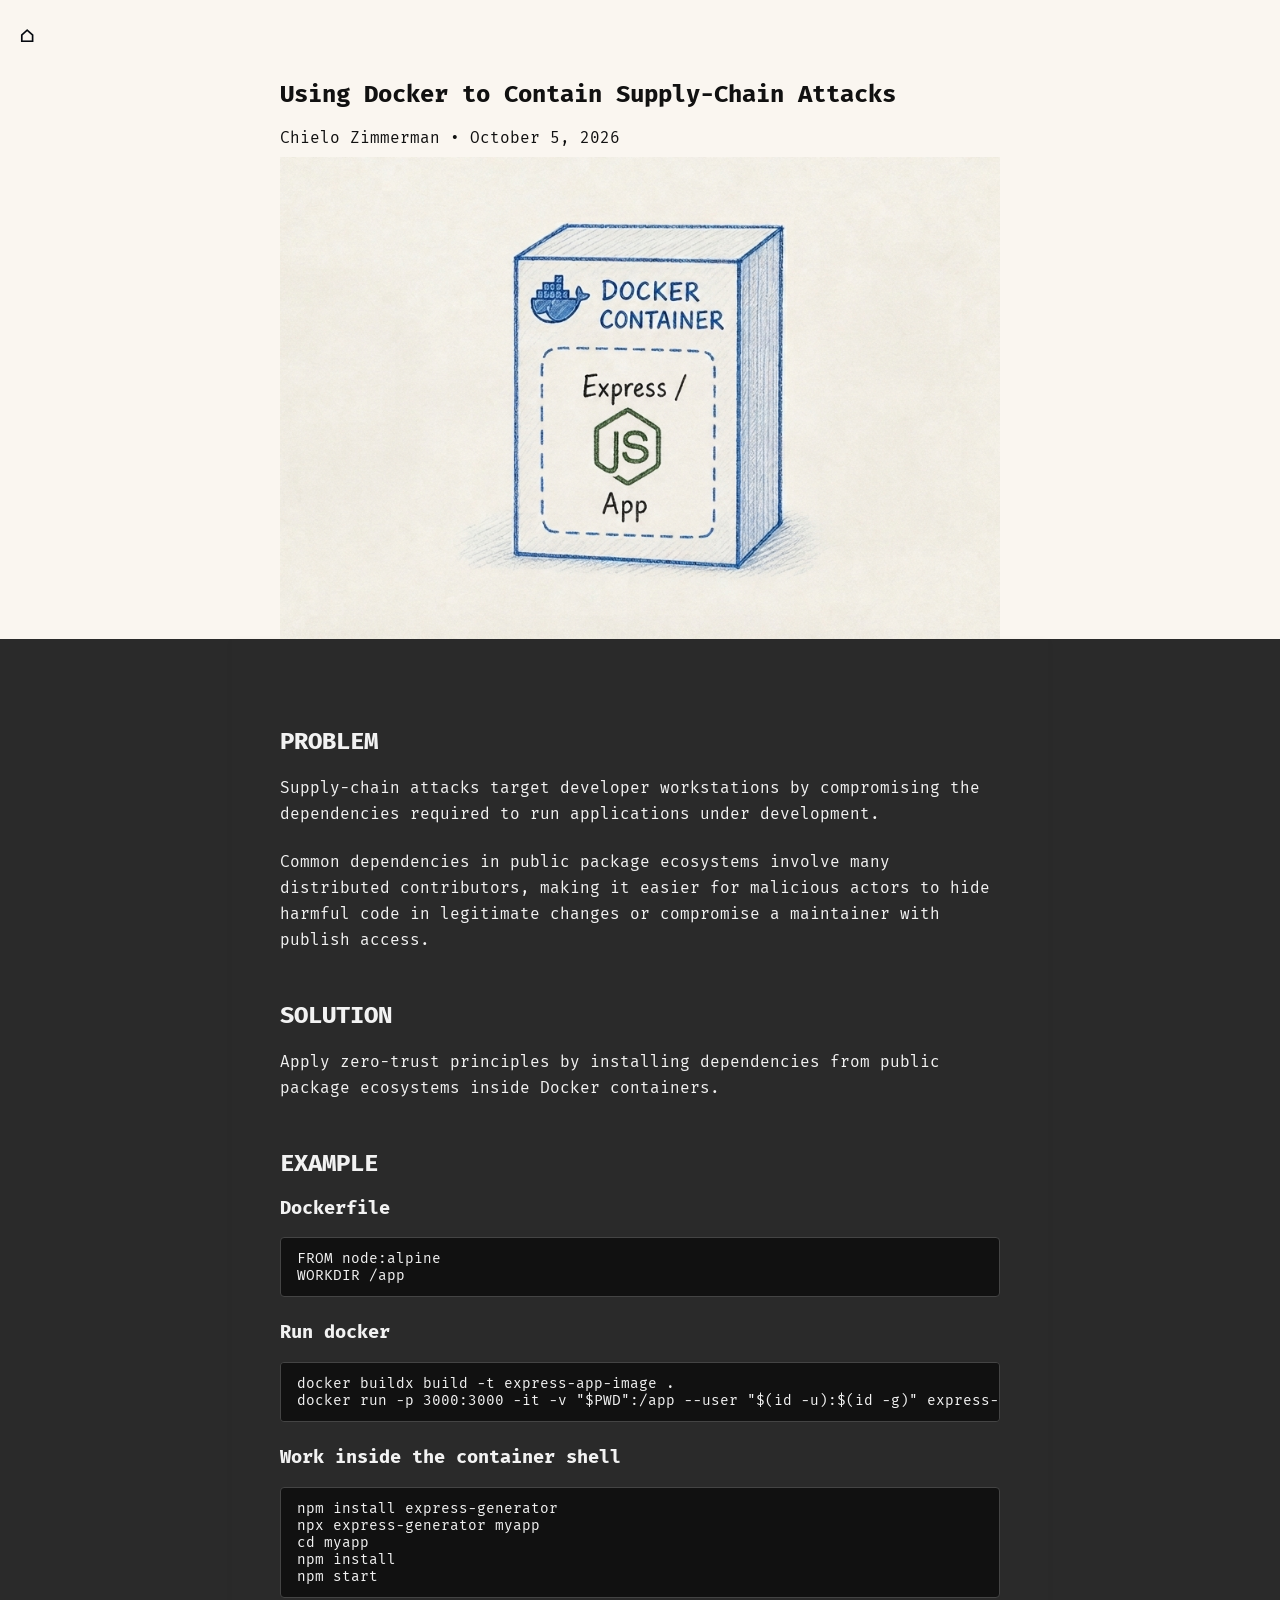
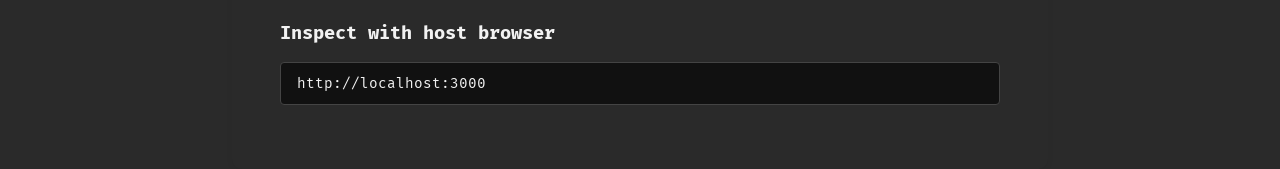
==== commit bd80b21d: "revise project posts and consolidate header styles" ====
--- a/projects/express-docker-build.html
+++ b/projects/express-docker-build.html
@@ -21,6 +21,9 @@
   <meta property="og:title" content="Using Docker to Contain Supply-Chain Attacks">
   <meta property="og:description" content="Public package ecosystems execute untrusted code during dependency installation. Running installs, application execution, and all developer-console work inside Docker containers limits the damage from a compromised package.">
   <meta property="og:image" content="https://zimchi.github.io/projects/images/dockerized_env.png">
+  <meta property="og:image:type" content="image/png">
+  <meta property="og:image:width" content="895">
+  <meta property="og:image:height" content="599">
   <meta property="og:image:alt" content="Secure Express app running inside a Docker container">
   <meta property="og:url" content="https://zimchi.github.io/projects/express-docker-build.html">
   <meta property="og:type" content="article">
@@ -28,11 +31,20 @@
   <meta property="og:locale" content="en_US">
   <meta property="article:author" content="Chielo Zimmerman">
   <meta property="article:published_time" content="2026-10-05">
+  <meta property="article:modified_time" content="2026-10-05">
+  <meta property="article:section" content="Security">
+  <meta property="article:tag" content="supply-chain security">
+  <meta property="article:tag" content="Docker">
+  <meta property="article:tag" content="Node.js">
+  <meta property="article:tag" content="npm">
 
   <meta name="twitter:card" content="summary_large_image">
+  <meta name="twitter:site" content="@chieloz">
+  <meta name="twitter:creator" content="@chieloz">
   <meta name="twitter:title" content="Using Docker to Contain Supply-Chain Attacks">
   <meta name="twitter:description" content="Public package ecosystems execute untrusted code during dependency installation. Running installs, application execution, and all developer-console work inside Docker containers limits the damage from a compromised package.">
   <meta name="twitter:image" content="https://zimchi.github.io/projects/images/dockerized_env.png">
+  <meta name="twitter:image:alt" content="Secure Express app running inside a Docker container">
 
   <script type="application/ld+json">
   {
@@ -53,16 +65,26 @@
     },
     "author": {
       "@type": "Person",
-      "name": "Chielo Zimmerman"
+      "name": "Chielo Zimmerman",
+      "url": "https://zimchi.github.io/",
+      "sameAs": [
+        "https://x.com/chieloz"
+      ]
     },
     "publisher": {
-      "@type": "ProfessionalService",
+      "@type": "Organization",
       "name": "ZimChi",
       "url": "https://zimchi.github.io/",
-      "serviceType": "Custom Software Development",
+      "logo": {
+        "@type": "ImageObject",
+        "url": "https://zimchi.github.io/images/logo.jpg",
+        "width": 557,
+        "height": 576
+      },
       "description": "A technical studio providing custom software development and architectural consulting.",
       "sameAs": [
-        "https://github.com/ZimChi"
+        "https://github.com/ZimChi",
+        "https://x.com/chieloz"
       ]
     }
   }
@@ -70,19 +92,21 @@
 </head>
 
 <body>
-  <div>
-    <a href="/" class="home-icon" aria-label="Home">&#8962;</a>
+  <a href="/" class="home-icon" aria-label="Home">&#8962;</a>
+  <main>
     <section class="article-header post-dockerized-node">
       <div class="post-header-content-wrapper">
         <h1 class="post-title">Using Docker to Contain Supply-Chain Attacks</h1>
         <div class="post-meta">
           <span class="post-author">Chielo Zimmerman</span>
+          <span class="post-divider">•</span>
+          <time datetime="2026-10-05" class="post-date">October 5, 2026</time>
         </div>
         <img src="images/dockerized_env.png" alt="Secure Express app running inside a Docker container" class="responsive-img">
       </div>
     </section>
 
-    <div class="page">
+    <article class="page">
       <section>
         <h2>PROBLEM</h2>
         <p>
@@ -122,7 +146,7 @@
         <pre><code>http://localhost:3000</code></pre>
       </section>
 
-    </div>
-  </div>
+    </article>
+  </main>
 </body>
 </html>
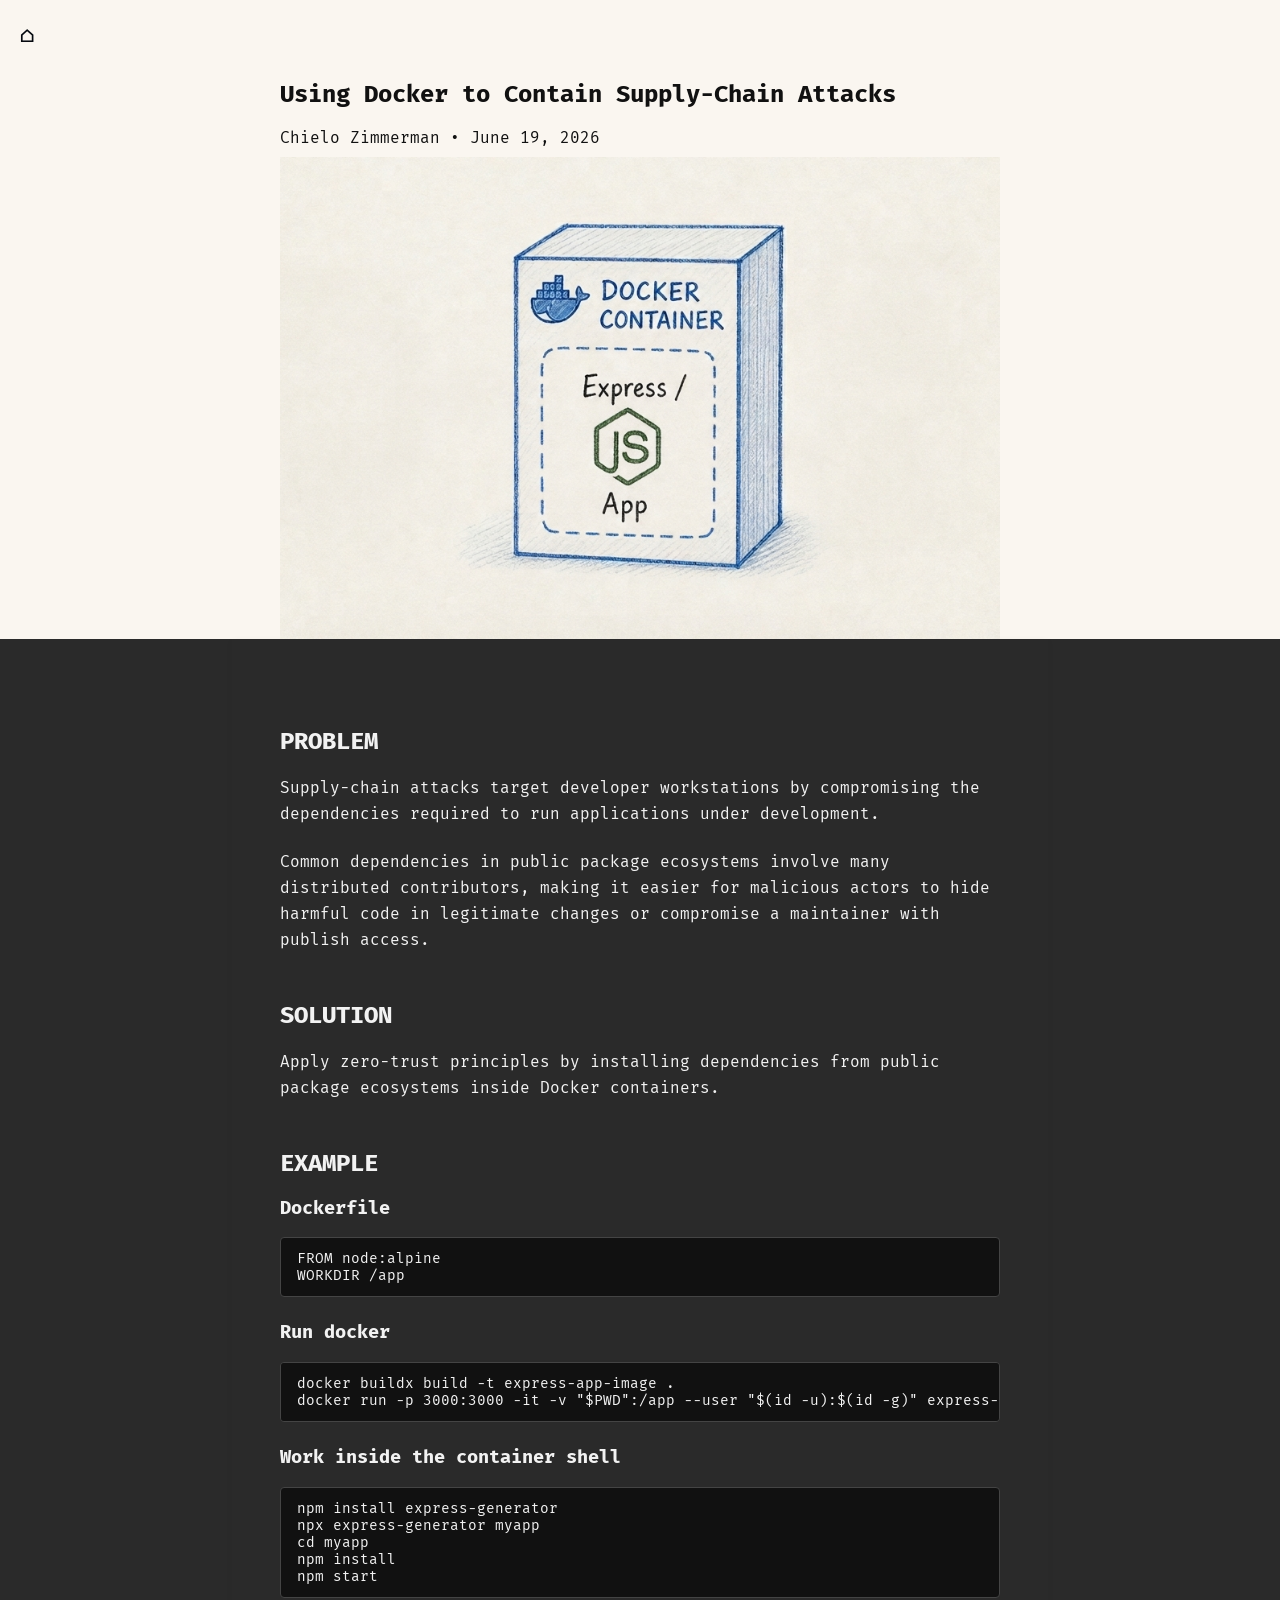
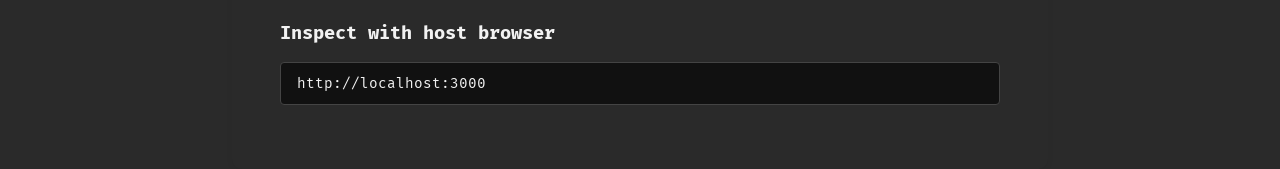
==== commit b6be2931: "corrects blog post date" ====
--- a/projects/express-docker-build.html
+++ b/projects/express-docker-build.html
@@ -30,8 +30,8 @@
   <meta property="og:site_name" content="ZimChi">
   <meta property="og:locale" content="en_US">
   <meta property="article:author" content="Chielo Zimmerman">
-  <meta property="article:published_time" content="2026-10-05">
-  <meta property="article:modified_time" content="2026-10-05">
+  <meta property="article:published_time" content="2026-06-19">
+  <meta property="article:modified_time" content="2026-10-06">
   <meta property="article:section" content="Security">
   <meta property="article:tag" content="supply-chain security">
   <meta property="article:tag" content="Docker">
@@ -56,8 +56,8 @@
       "https://zimchi.github.io/projects/images/dockerized_env.png"
     ],
     "thumbnailUrl": "https://zimchi.github.io/projects/images/dockerized_env.png",
-    "datePublished": "2026-10-05",
-    "dateModified": "2026-10-05",
+    "datePublished": "2026-06-19",
+    "dateModified": "2026-10-06",
     "inLanguage": "en",
     "mainEntityOfPage": {
       "@type": "WebPage",
@@ -100,7 +100,7 @@
         <div class="post-meta">
           <span class="post-author">Chielo Zimmerman</span>
           <span class="post-divider">•</span>
-          <time datetime="2026-10-05" class="post-date">October 5, 2026</time>
+          <time datetime="2026-06-19" class="post-date">June 19, 2026</time>
         </div>
         <img src="images/dockerized_env.png" alt="Secure Express app running inside a Docker container" class="responsive-img">
       </div>
--- a/styles.css
+++ b/styles.css
@@ -28,8 +28,8 @@
 }
 
 .post-forte {
-  background-color: #d9bfa3;
-  color: #111111;
+  background-color: #4d3c2a;
+  color: #d9dde3;
 }
 
 .post-proxy {
